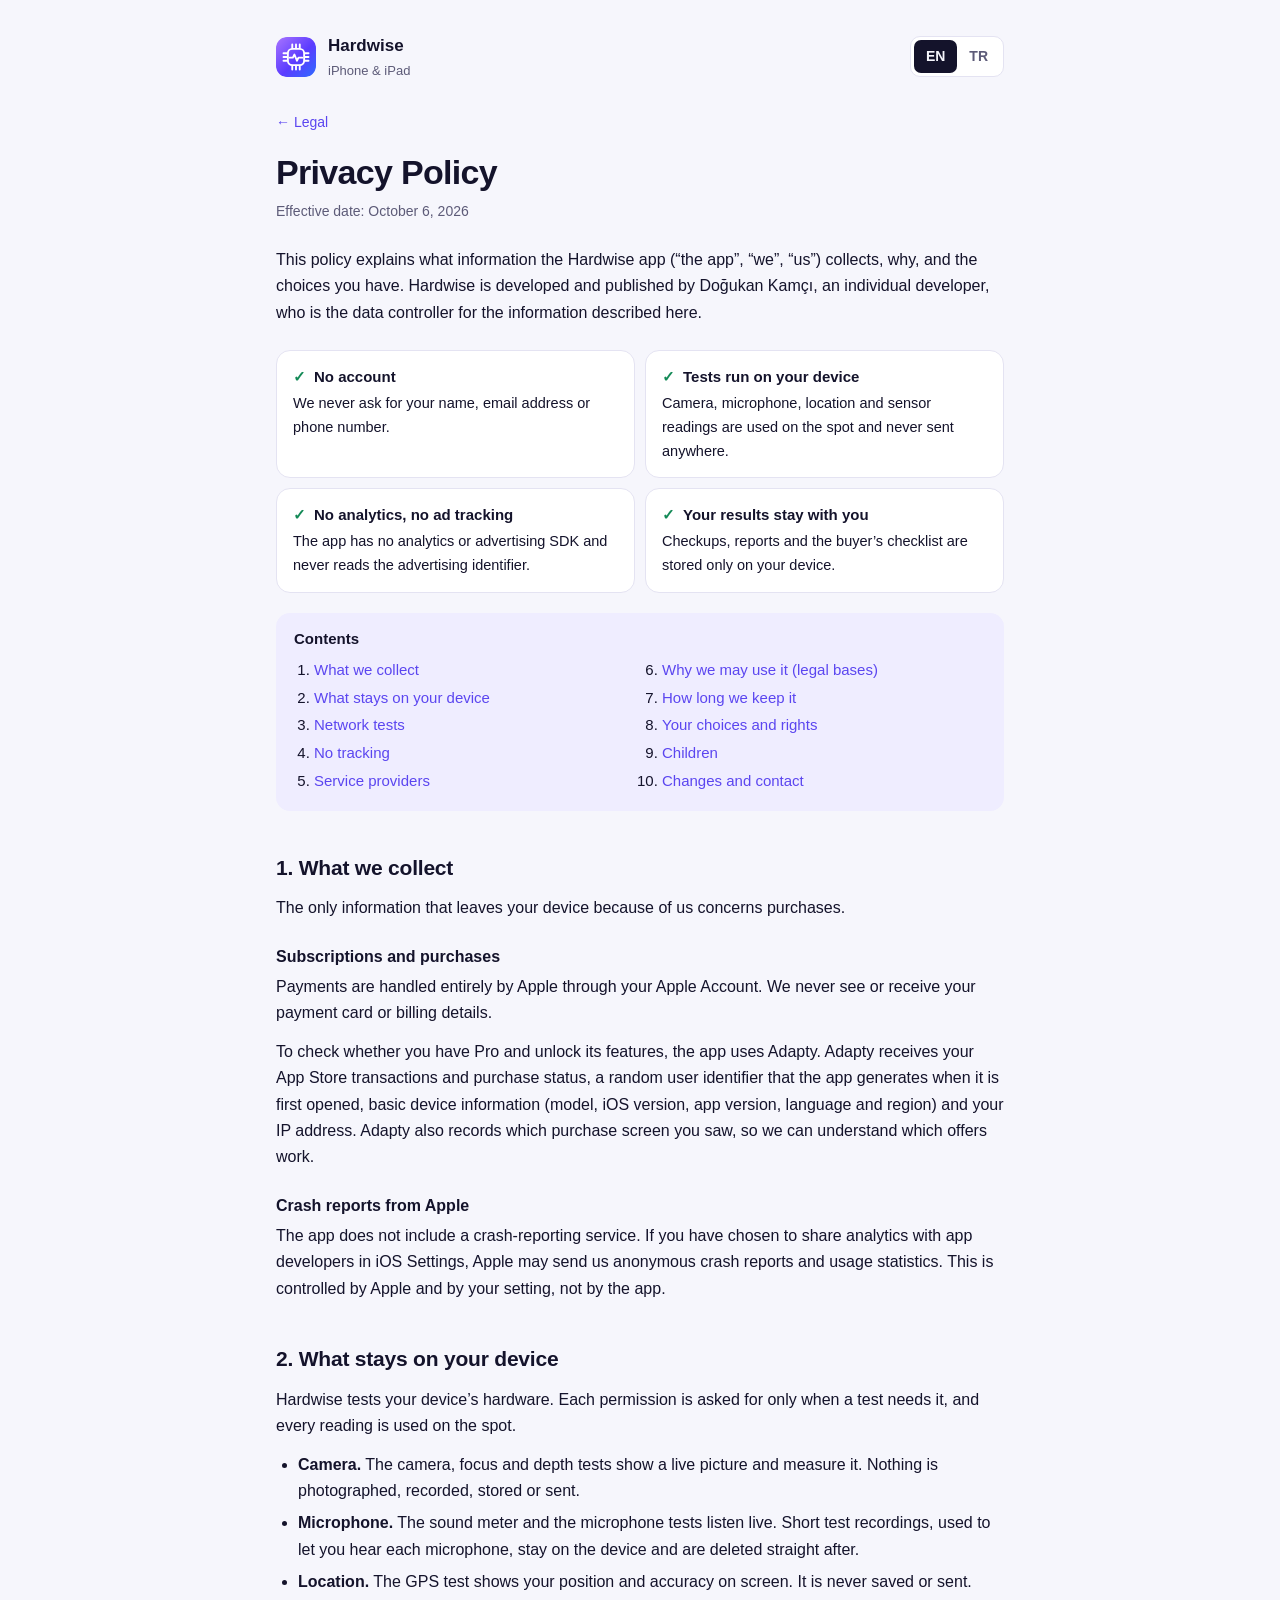
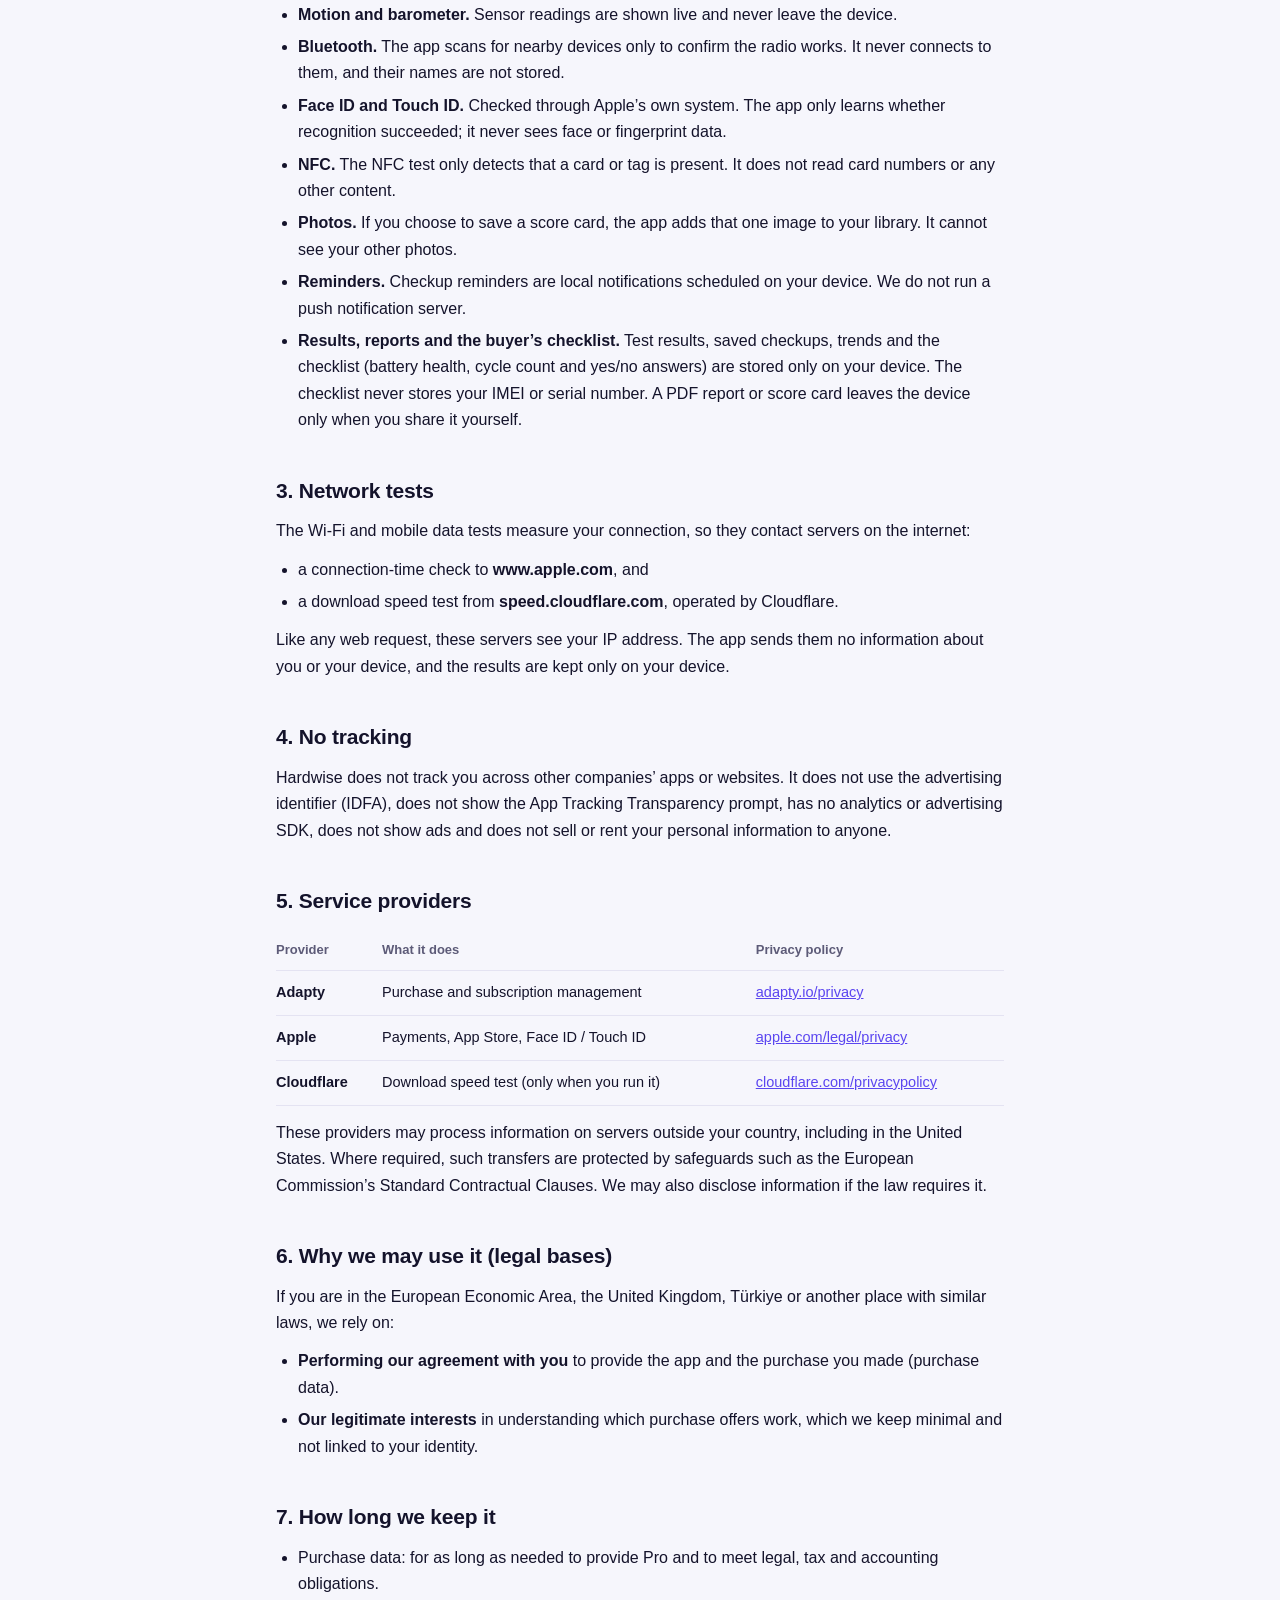
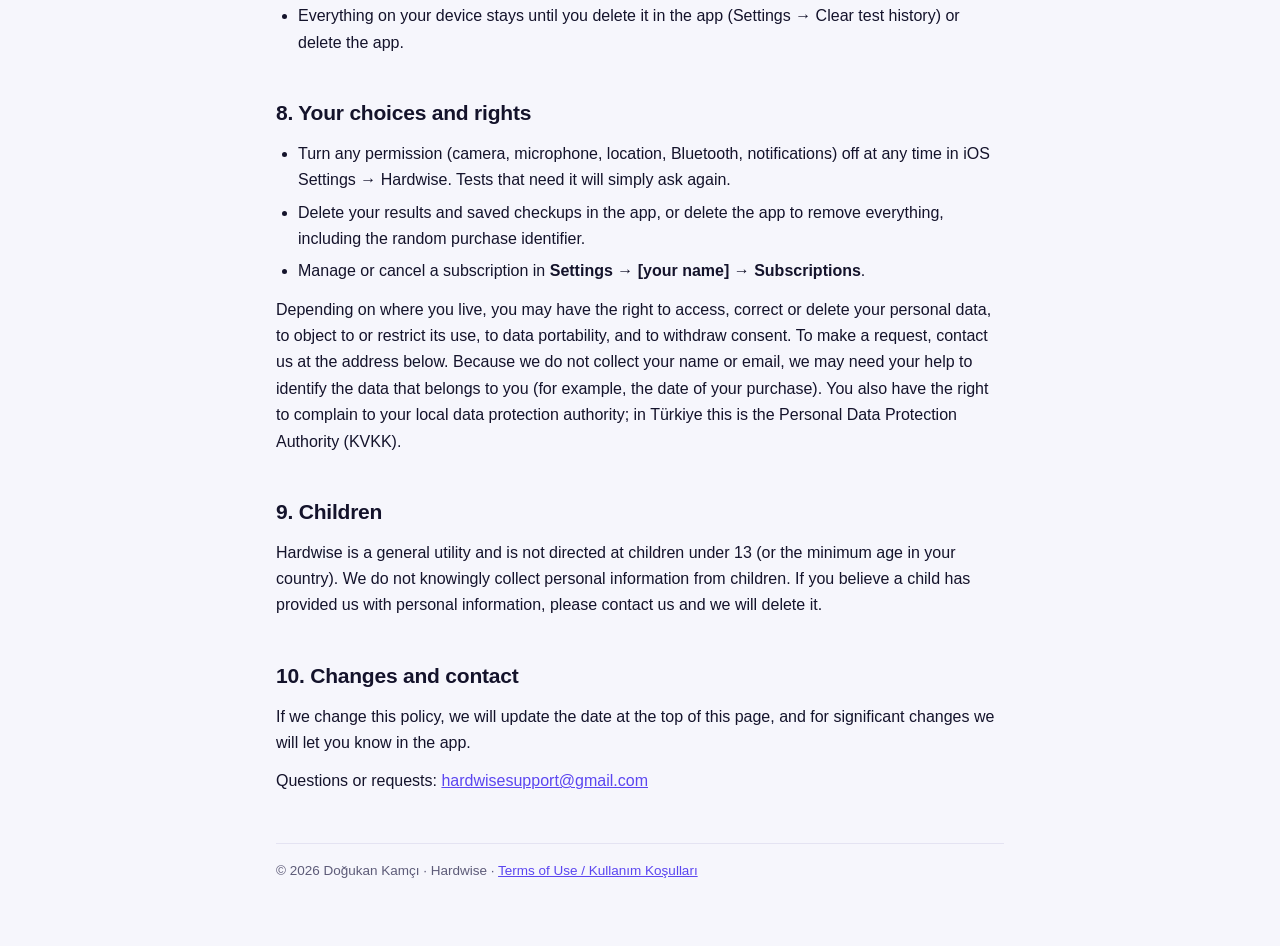
==== privacy/index.html @ 2e03958f "Hardwise privacy policy, terms of use and support pages Co-Authored-By: Claude Opus 5.5 <noreply@ant" ====
<!doctype html>
<html lang="en">
<head>
  <meta charset="utf-8">
  <meta name="viewport" content="width=device-width, initial-scale=1">
  <title>Hardwise Privacy Policy</title>
  <meta name="description" content="How the Hardwise iOS app handles your data.">
  <link rel="stylesheet" href="../styles.css">
  <script>
    // English unless the reader's browser prefers Turkish or the URL says ?lang=tr / #tr.
    (function () {
      var q = (location.search.match(/lang=(\w+)/) || [])[1] || location.hash.slice(1);
      var pick = q === 'tr' || q === 'en' ? q : ((navigator.language || '').toLowerCase().indexOf('tr') === 0 ? 'tr' : 'en');
      document.documentElement.lang = pick;
    })();
  </script>
</head>
<body>
<div class="wrap">
  <header>
    <div class="brand">
      <svg width="40" height="40" viewBox="0 0 64 64" aria-hidden="true">
        <defs><linearGradient id="g" x1="0" y1="0" x2="1" y2="1"><stop offset="0" stop-color="#a874ff"/><stop offset=".55" stop-color="#5b3cff"/><stop offset="1" stop-color="#2f6bff"/></linearGradient></defs>
        <rect width="64" height="64" rx="15" fill="url(#g)"/>
        <g stroke="#fff" stroke-width="3" stroke-linecap="round" fill="none">
          <rect x="19" y="19" width="26" height="26" rx="7"/>
          <path d="M26 12v6M32 12v6M38 12v6M26 46v6M32 46v6M38 46v6M12 26h6M12 32h6M12 38h6M46 26h6M46 32h6M46 38h6"/>
          <path d="M22 33h5l2.5-5 4 10 2.5-5h6" stroke-linejoin="round"/>
        </g>
      </svg>
      <div>
        <div class="brand-name">Hardwise</div>
        <div class="brand-sub">iPhone &amp; iPad</div>
      </div>
    </div>
    <div class="lang" role="group" aria-label="Language">
      <button type="button" data-set="en">EN</button>
      <button type="button" data-set="tr">TR</button>
    </div>
  </header>

  <article data-lang="en">
    <a class="back" href="../">← Legal</a>
    <h1>Privacy Policy</h1>
    <div class="meta">Effective date: October 6, 2026</div>

    <p>This policy explains what information the Hardwise app (“the app”, “we”, “us”) collects, why, and the choices you have. Hardwise is developed and published by Doğukan Kamçı, an individual developer, who is the data controller for the information described here.</p>

    <div class="glance">
      <div><b>No account</b>We never ask for your name, email address or phone number.</div>
      <div><b>Tests run on your device</b>Camera, microphone, location and sensor readings are used on the spot and never sent anywhere.</div>
      <div><b>No analytics, no ad tracking</b>The app has no analytics or advertising SDK and never reads the advertising identifier.</div>
      <div><b>Your results stay with you</b>Checkups, reports and the buyer’s checklist are stored only on your device.</div>
    </div>

    <nav class="toc">
      <strong>Contents</strong>
      <ol>
        <li><a href="#en-collect">What we collect</a></li>
        <li><a href="#en-device">What stays on your device</a></li>
        <li><a href="#en-network">Network tests</a></li>
        <li><a href="#en-tracking">No tracking</a></li>
        <li><a href="#en-providers">Service providers</a></li>
        <li><a href="#en-legal">Why we may use it (legal bases)</a></li>
        <li><a href="#en-retention">How long we keep it</a></li>
        <li><a href="#en-rights">Your choices and rights</a></li>
        <li><a href="#en-children">Children</a></li>
        <li><a href="#en-changes">Changes and contact</a></li>
      </ol>
    </nav>

    <h2 id="en-collect">1. What we collect</h2>
    <p>The only information that leaves your device because of us concerns purchases.</p>

    <h3>Subscriptions and purchases</h3>
    <p>Payments are handled entirely by Apple through your Apple Account. We never see or receive your payment card or billing details.</p>
    <p>To check whether you have Pro and unlock its features, the app uses Adapty. Adapty receives your App Store transactions and purchase status, a random user identifier that the app generates when it is first opened, basic device information (model, iOS version, app version, language and region) and your IP address. Adapty also records which purchase screen you saw, so we can understand which offers work.</p>

    <h3>Crash reports from Apple</h3>
    <p>The app does not include a crash-reporting service. If you have chosen to share analytics with app developers in iOS Settings, Apple may send us anonymous crash reports and usage statistics. This is controlled by Apple and by your setting, not by the app.</p>

    <h2 id="en-device">2. What stays on your device</h2>
    <p>Hardwise tests your device’s hardware. Each permission is asked for only when a test needs it, and every reading is used on the spot.</p>
    <ul>
      <li><b>Camera.</b> The camera, focus and depth tests show a live picture and measure it. Nothing is photographed, recorded, stored or sent.</li>
      <li><b>Microphone.</b> The sound meter and the microphone tests listen live. Short test recordings, used to let you hear each microphone, stay on the device and are deleted straight after.</li>
      <li><b>Location.</b> The GPS test shows your position and accuracy on screen. It is never saved or sent.</li>
      <li><b>Motion and barometer.</b> Sensor readings are shown live and never leave the device.</li>
      <li><b>Bluetooth.</b> The app scans for nearby devices only to confirm the radio works. It never connects to them, and their names are not stored.</li>
      <li><b>Face ID and Touch ID.</b> Checked through Apple’s own system. The app only learns whether recognition succeeded; it never sees face or fingerprint data.</li>
      <li><b>NFC.</b> The NFC test only detects that a card or tag is present. It does not read card numbers or any other content.</li>
      <li><b>Photos.</b> If you choose to save a score card, the app adds that one image to your library. It cannot see your other photos.</li>
      <li><b>Reminders.</b> Checkup reminders are local notifications scheduled on your device. We do not run a push notification server.</li>
      <li><b>Results, reports and the buyer’s checklist.</b> Test results, saved checkups, trends and the checklist (battery health, cycle count and yes/no answers) are stored only on your device. The checklist never stores your IMEI or serial number. A PDF report or score card leaves the device only when you share it yourself.</li>
    </ul>

    <h2 id="en-network">3. Network tests</h2>
    <p>The Wi-Fi and mobile data tests measure your connection, so they contact servers on the internet:</p>
    <ul>
      <li>a connection-time check to <b>www.apple.com</b>, and</li>
      <li>a download speed test from <b>speed.cloudflare.com</b>, operated by Cloudflare.</li>
    </ul>
    <p>Like any web request, these servers see your IP address. The app sends them no information about you or your device, and the results are kept only on your device.</p>

    <h2 id="en-tracking">4. No tracking</h2>
    <p>Hardwise does not track you across other companies’ apps or websites. It does not use the advertising identifier (IDFA), does not show the App Tracking Transparency prompt, has no analytics or advertising SDK, does not show ads and does not sell or rent your personal information to anyone.</p>

    <h2 id="en-providers">5. Service providers</h2>
    <table>
      <thead><tr><th>Provider</th><th>What it does</th><th>Privacy policy</th></tr></thead>
      <tbody>
        <tr><td>Adapty</td><td>Purchase and subscription management</td><td><a href="https://adapty.io/privacy">adapty.io/privacy</a></td></tr>
        <tr><td>Apple</td><td>Payments, App Store, Face ID / Touch ID</td><td><a href="https://www.apple.com/legal/privacy/">apple.com/legal/privacy</a></td></tr>
        <tr><td>Cloudflare</td><td>Download speed test (only when you run it)</td><td><a href="https://www.cloudflare.com/privacypolicy/">cloudflare.com/privacypolicy</a></td></tr>
      </tbody>
    </table>
    <p>These providers may process information on servers outside your country, including in the United States. Where required, such transfers are protected by safeguards such as the European Commission’s Standard Contractual Clauses. We may also disclose information if the law requires it.</p>

    <h2 id="en-legal">6. Why we may use it (legal bases)</h2>
    <p>If you are in the European Economic Area, the United Kingdom, Türkiye or another place with similar laws, we rely on:</p>
    <ul>
      <li><b>Performing our agreement with you</b> to provide the app and the purchase you made (purchase data).</li>
      <li><b>Our legitimate interests</b> in understanding which purchase offers work, which we keep minimal and not linked to your identity.</li>
    </ul>

    <h2 id="en-retention">7. How long we keep it</h2>
    <ul>
      <li>Purchase data: for as long as needed to provide Pro and to meet legal, tax and accounting obligations.</li>
      <li>Everything on your device stays until you delete it in the app (Settings → Clear test history) or delete the app.</li>
    </ul>

    <h2 id="en-rights">8. Your choices and rights</h2>
    <ul>
      <li>Turn any permission (camera, microphone, location, Bluetooth, notifications) off at any time in iOS Settings → Hardwise. Tests that need it will simply ask again.</li>
      <li>Delete your results and saved checkups in the app, or delete the app to remove everything, including the random purchase identifier.</li>
      <li>Manage or cancel a subscription in <b>Settings → [your name] → Subscriptions</b>.</li>
    </ul>
    <p>Depending on where you live, you may have the right to access, correct or delete your personal data, to object to or restrict its use, to data portability, and to withdraw consent. To make a request, contact us at the address below. Because we do not collect your name or email, we may need your help to identify the data that belongs to you (for example, the date of your purchase). You also have the right to complain to your local data protection authority; in Türkiye this is the Personal Data Protection Authority (KVKK).</p>

    <h2 id="en-children">9. Children</h2>
    <p>Hardwise is a general utility and is not directed at children under 13 (or the minimum age in your country). We do not knowingly collect personal information from children. If you believe a child has provided us with personal information, please contact us and we will delete it.</p>

    <h2 id="en-changes">10. Changes and contact</h2>
    <p>If we change this policy, we will update the date at the top of this page, and for significant changes we will let you know in the app.</p>
    <p>Questions or requests: <a href="mailto:hardwisesupport@gmail.com">hardwisesupport@gmail.com</a></p>
  </article>

  <article data-lang="tr">
    <a class="back" href="../">← Yasal</a>
    <h1>Gizlilik Politikası</h1>
    <div class="meta">Yürürlük tarihi: 6 Ekim 2026</div>

    <p>Bu politika, Hardwise uygulamasının (“uygulama”, “biz”) hangi bilgileri, neden topladığını ve sahip olduğunuz seçenekleri açıklar. Hardwise, bireysel geliştirici Doğukan Kamçı tarafından geliştirilip yayınlanmaktadır; burada anlatılan veriler bakımından veri sorumlusu Doğukan Kamçı’dır.</p>

    <div class="glance">
      <div><b>Hesap yok</b>Adınızı, e-posta adresinizi veya telefon numaranızı asla istemeyiz.</div>
      <div><b>Testler cihazınızda çalışır</b>Kamera, mikrofon, konum ve sensör verileri anında kullanılır, hiçbir yere gönderilmez.</div>
      <div><b>Analitik ve reklam takibi yok</b>Uygulamada analitik veya reklam SDK’sı yoktur; reklam kimliği asla okunmaz.</div>
      <div><b>Sonuçlarınız sizde kalır</b>Taramalar, raporlar ve alıcı kontrol listesi yalnızca cihazınızda saklanır.</div>
    </div>

    <nav class="toc">
      <strong>İçindekiler</strong>
      <ol>
        <li><a href="#tr-collect">Topladığımız bilgiler</a></li>
        <li><a href="#tr-device">Cihazınızda kalanlar</a></li>
        <li><a href="#tr-network">Ağ testleri</a></li>
        <li><a href="#tr-tracking">Takip yok</a></li>
        <li><a href="#tr-providers">Hizmet sağlayıcılar</a></li>
        <li><a href="#tr-legal">Hukuki sebepler</a></li>
        <li><a href="#tr-retention">Saklama süreleri</a></li>
        <li><a href="#tr-rights">Seçenekleriniz ve haklarınız</a></li>
        <li><a href="#tr-children">Çocuklar</a></li>
        <li><a href="#tr-changes">Değişiklikler ve iletişim</a></li>
      </ol>
    </nav>

    <h2 id="tr-collect">1. Topladığımız bilgiler</h2>
    <p>Bizim nedenimizle cihazınızdan çıkan tek bilgi satın almalarla ilgilidir.</p>

    <h3>Abonelikler ve satın almalar</h3>
    <p>Ödemeler tamamen Apple tarafından, Apple Hesabınız üzerinden yürütülür. Kart veya fatura bilgilerinizi asla görmeyiz ve almayız.</p>
    <p>Pro’ya sahip olup olmadığınızı kontrol etmek ve özelliklerini açmak için uygulama Adapty’yi kullanır. Adapty; App Store işlemlerinizi ve satın alma durumunuzu, uygulamanın ilk açılışta ürettiği rastgele bir kullanıcı kimliğini, temel cihaz bilgilerini (model, iOS sürümü, uygulama sürümü, dil ve bölge) ve IP adresinizi alır. Adapty ayrıca hangi teklifin işe yaradığını anlayabilmemiz için hangi satın alma ekranını gördüğünüzü kaydeder.</p>

    <h3>Apple’dan gelen çökme raporları</h3>
    <p>Uygulamada bir çökme raporlama hizmeti yoktur. iOS Ayarları’nda analiz verilerini uygulama geliştiricileriyle paylaşmayı seçtiyseniz, Apple bize anonim çökme raporları ve kullanım istatistikleri gönderebilir. Bu, uygulama tarafından değil Apple ve sizin ayarınız tarafından yönetilir.</p>

    <h2 id="tr-device">2. Cihazınızda kalanlar</h2>
    <p>Hardwise cihazınızın donanımını test eder. Her izin yalnızca bir test ihtiyaç duyduğunda istenir ve her ölçüm anında kullanılır.</p>
    <ul>
      <li><b>Kamera.</b> Kamera, odak ve derinlik testleri canlı görüntü gösterip onu ölçer. Hiçbir şey fotoğraflanmaz, kaydedilmez, saklanmaz veya gönderilmez.</li>
      <li><b>Mikrofon.</b> Ses ölçer ve mikrofon testleri anlık dinler. Her mikrofonu dinleyebilmeniz için alınan kısa test kayıtları cihazda kalır ve hemen ardından silinir.</li>
      <li><b>Konum.</b> GPS testi konumunuzu ve doğruluğunu ekranda gösterir. Asla kaydedilmez veya gönderilmez.</li>
      <li><b>Hareket ve barometre.</b> Sensör değerleri anlık gösterilir ve cihazdan çıkmaz.</li>
      <li><b>Bluetooth.</b> Uygulama yakındaki cihazları yalnızca radyonun çalıştığını doğrulamak için tarar. Onlara asla bağlanmaz ve adlarını saklamaz.</li>
      <li><b>Face ID ve Touch ID.</b> Apple’ın kendi sistemi üzerinden kontrol edilir. Uygulama yalnızca tanımanın başarılı olup olmadığını öğrenir; yüz veya parmak izi verisini asla görmez.</li>
      <li><b>NFC.</b> NFC testi yalnızca bir kartın veya etiketin varlığını algılar. Kart numarasını veya başka bir içeriği okumaz.</li>
      <li><b>Fotoğraflar.</b> Bir puan kartını kaydetmeyi seçerseniz uygulama yalnızca o görüntüyü arşivinize ekler. Diğer fotoğraflarınızı göremez.</li>
      <li><b>Hatırlatıcılar.</b> Tarama hatırlatıcıları cihazınızda planlanan yerel bildirimlerdir. Bir anlık bildirim sunucusu işletmiyoruz.</li>
      <li><b>Sonuçlar, raporlar ve alıcı kontrol listesi.</b> Test sonuçları, kaydedilen taramalar, eğilimler ve kontrol listesi (pil sağlığı, döngü sayısı ve evet/hayır yanıtları) yalnızca cihazınızda saklanır. Kontrol listesi IMEI veya seri numaranızı asla saklamaz. PDF rapor veya puan kartı yalnızca siz paylaştığınızda cihazdan çıkar.</li>
    </ul>

    <h2 id="tr-network">3. Ağ testleri</h2>
    <p>Wi-Fi ve hücresel veri testleri bağlantınızı ölçtüğü için internetteki sunuculara bağlanır:</p>
    <ul>
      <li><b>www.apple.com</b> adresine bir bağlantı süresi ölçümü ve</li>
      <li>Cloudflare tarafından işletilen <b>speed.cloudflare.com</b> üzerinden bir indirme hızı testi.</li>
    </ul>
    <p>Her web isteğinde olduğu gibi bu sunucular IP adresinizi görür. Uygulama onlara sizinle veya cihazınızla ilgili hiçbir bilgi göndermez; sonuçlar yalnızca cihazınızda tutulur.</p>

    <h2 id="tr-tracking">4. Takip yok</h2>
    <p>Hardwise sizi diğer şirketlerin uygulamaları veya web siteleri arasında takip etmez. Reklam kimliğini (IDFA) kullanmaz, Uygulama Takip Şeffaflığı izin penceresini göstermez, analitik veya reklam SDK’sı içermez, reklam göstermez ve kişisel bilgilerinizi kimseye satmaz veya kiralamaz.</p>

    <h2 id="tr-providers">5. Hizmet sağlayıcılar</h2>
    <table>
      <thead><tr><th>Sağlayıcı</th><th>Ne yapar</th><th>Gizlilik politikası</th></tr></thead>
      <tbody>
        <tr><td>Adapty</td><td>Satın alma ve abonelik yönetimi</td><td><a href="https://adapty.io/privacy">adapty.io/privacy</a></td></tr>
        <tr><td>Apple</td><td>Ödemeler, App Store, Face ID / Touch ID</td><td><a href="https://www.apple.com/legal/privacy/">apple.com/legal/privacy</a></td></tr>
        <tr><td>Cloudflare</td><td>İndirme hızı testi (yalnızca siz çalıştırdığınızda)</td><td><a href="https://www.cloudflare.com/privacypolicy/">cloudflare.com/privacypolicy</a></td></tr>
      </tbody>
    </table>
    <p>Bu sağlayıcılar bilgileri, Amerika Birleşik Devletleri dahil olmak üzere ülkeniz dışındaki sunucularda işleyebilir. Gerektiğinde bu aktarımlar Avrupa Komisyonu’nun Standart Sözleşme Hükümleri gibi güvencelerle korunur. Kanunun gerektirmesi hâlinde bilgileri ayrıca açıklayabiliriz.</p>

    <h2 id="tr-legal">6. Hukuki sebepler</h2>
    <p>Avrupa Ekonomik Alanı, Birleşik Krallık, Türkiye veya benzer kanunların geçerli olduğu bir yerdeyseniz şu hukuki sebeplere dayanırız:</p>
    <ul>
      <li><b>Sizinle yaptığımız sözleşmenin ifası:</b> uygulamayı ve satın aldığınız ürünü sağlamak (satın alma verileri).</li>
      <li><b>Meşru menfaatimiz:</b> hangi satın alma tekliflerinin işe yaradığını anlamak; bunu asgari düzeyde ve kimliğinizle ilişkilendirmeden yaparız.</li>
    </ul>

    <h2 id="tr-retention">7. Saklama süreleri</h2>
    <ul>
      <li>Satın alma verileri: Pro’yu sağlamak ve yasal, vergi ve muhasebe yükümlülüklerini yerine getirmek için gerektiği süre boyunca.</li>
      <li>Cihazınızdaki her şey, siz uygulamada silene (Ayarlar → Test geçmişini temizle) veya uygulamayı silene kadar kalır.</li>
    </ul>

    <h2 id="tr-rights">8. Seçenekleriniz ve haklarınız</h2>
    <ul>
      <li>Herhangi bir izni (kamera, mikrofon, konum, Bluetooth, bildirimler) istediğiniz zaman iOS Ayarlar → Hardwise bölümünden kapatabilirsiniz. Ona ihtiyaç duyan testler yeniden izin ister.</li>
      <li>Sonuçlarınızı ve kayıtlı taramalarınızı uygulamadan silebilir ya da rastgele satın alma kimliği dahil her şeyi kaldırmak için uygulamayı silebilirsiniz.</li>
      <li>Aboneliğinizi <b>Ayarlar → [adınız] → Abonelikler</b> bölümünden yönetebilir veya iptal edebilirsiniz.</li>
    </ul>
    <p>Yaşadığınız yere bağlı olarak kişisel verilerinize erişme, onları düzelttirme veya sildirme, işlenmesine itiraz etme veya kısıtlama, veri taşınabilirliği ve rızanızı geri çekme haklarınız olabilir. Talepte bulunmak için aşağıdaki adresten bize ulaşın. Adınızı veya e-postanızı toplamadığımız için size ait verileri belirlemede yardımınıza ihtiyaç duyabiliriz (örneğin satın alma tarihiniz). Ayrıca yerel veri koruma otoritenize şikâyette bulunma hakkınız vardır; Türkiye’de bu, Kişisel Verileri Koruma Kurumu’dur (KVKK).</p>

    <h2 id="tr-children">9. Çocuklar</h2>
    <p>Hardwise genel amaçlı bir araçtır ve 13 yaşından (veya ülkenizdeki asgari yaştan) küçük çocuklara yönelik değildir. Çocuklardan bilerek kişisel bilgi toplamayız. Bir çocuğun bize kişisel bilgi verdiğini düşünüyorsanız lütfen bize ulaşın, silelim.</p>

    <h2 id="tr-changes">10. Değişiklikler ve iletişim</h2>
    <p>Bu politikayı değiştirirsek sayfanın üstündeki tarihi güncelleriz; önemli değişiklikleri uygulama içinde de bildiririz.</p>
    <p>Sorular veya talepler: <a href="mailto:hardwisesupport@gmail.com">hardwisesupport@gmail.com</a></p>
  </article>

  <footer>© 2026 Doğukan Kamçı · Hardwise · <a href="../terms/">Terms of Use / Kullanım Koşulları</a></footer>
</div>

<script>
  (function () {
    var buttons = document.querySelectorAll('.lang button');
    function show(lang) {
      document.documentElement.lang = lang;
      document.title = lang === 'tr' ? 'Hardwise Gizlilik Politikası' : 'Hardwise Privacy Policy';
      buttons.forEach(function (b) { b.setAttribute('aria-pressed', b.dataset.set === lang ? 'true' : 'false'); });
    }
    buttons.forEach(function (b) {
      b.addEventListener('click', function () {
        show(b.dataset.set);
        try { history.replaceState(null, '', '#' + b.dataset.set); } catch (_) {}
      });
    });
    show(document.documentElement.lang);
  })();
</script>
</body>
</html>
---- styles.css ----
:root {
      --bg: #f6f6fc;
      --surface: #ffffff;
      --text: #14132b;
      --muted: #5d5b78;
      --border: #e4e3f2;
      --accent: #5b46f0;
      --accent-soft: #efedff;
      --good: #148a57;
      color-scheme: light;
    }
    @media (prefers-color-scheme: dark) {
      :root:not([data-theme="light"]) {
        --bg: #0d0c1a;
        --surface: #17152b;
        --text: #ecebf7;
        --muted: #a19fbd;
        --border: #2a2747;
        --accent: #9b8cff;
        --accent-soft: #1f1b40;
        --good: #3fd796;
        color-scheme: dark;
      }
    }
    :root[data-theme="dark"] {
      --bg: #0d0c1a;
      --surface: #17152b;
      --text: #ecebf7;
      --muted: #a19fbd;
      --border: #2a2747;
      --accent: #9b8cff;
      --accent-soft: #1f1b40;
      --good: #3fd796;
      color-scheme: dark;
    }
    * { box-sizing: border-box; }
    html { -webkit-text-size-adjust: 100%; }
    body {
      margin: 0;
      background: var(--bg);
      color: var(--text);
      font: 16px/1.65 -apple-system, BlinkMacSystemFont, "SF Pro Text", "Segoe UI", Roboto, sans-serif;
      -webkit-font-smoothing: antialiased;
    }
    .wrap { max-width: 760px; margin: 0 auto; padding: 32px 16px 64px; }
    header { display: flex; align-items: center; justify-content: space-between; gap: 16px; margin-bottom: 28px; }
    .brand { display: flex; align-items: center; gap: 12px; }
    .brand svg { flex: none; border-radius: 11px; }
    .brand-name { font-weight: 700; font-size: 17px; }
    .brand-sub { color: var(--muted); font-size: 13px; }
    .lang { display: flex; background: var(--surface); border: 1px solid var(--border); border-radius: 10px; padding: 3px; }
    .lang button {
      border: 0; background: transparent; color: var(--muted); font: inherit; font-size: 14px; font-weight: 600;
      padding: 5px 12px; border-radius: 7px; cursor: pointer;
    }
    .lang button[aria-pressed="true"] { background: var(--text); color: var(--bg); }
    h1 { font-size: 34px; line-height: 1.15; letter-spacing: -0.02em; margin: 0 0 8px; }
    h2 { font-size: 21px; letter-spacing: -0.01em; margin: 40px 0 10px; scroll-margin-top: 16px; }
    h3 { font-size: 16px; margin: 22px 0 4px; }
    p, ul { margin: 0 0 12px; }
    ul { padding-left: 22px; }
    li { margin-bottom: 6px; }
    a { color: var(--accent); }
    .meta { color: var(--muted); font-size: 14px; margin-bottom: 24px; }
    .glance {
      display: grid; grid-template-columns: repeat(2, minmax(0, 1fr)); gap: 10px; margin: 24px 0 8px;
    }
    .glance div {
      background: var(--surface); border: 1px solid var(--border); border-radius: 14px; padding: 14px 16px; font-size: 14.5px;
    }
    .glance b { display: block; font-size: 15px; margin-bottom: 2px; }
    .glance b::before { content: "✓"; color: var(--good); margin-right: 8px; }
    .card {
      background: var(--surface); border: 1px solid var(--border); border-radius: 14px; padding: 4px 18px 8px; margin: 12px 0;
    }
    .toc { background: var(--accent-soft); border-radius: 14px; padding: 14px 18px; margin: 20px 0; font-size: 15px; }
    .toc ol { margin: 6px 0 0; padding-left: 20px; columns: 2; column-gap: 24px; }
    .toc li { margin-bottom: 3px; break-inside: avoid; }
    .toc a { text-decoration: none; }
    table { width: 100%; border-collapse: collapse; font-size: 14.5px; margin: 8px 0 14px; }
    th, td { text-align: left; vertical-align: top; padding: 10px 10px 10px 0; border-bottom: 1px solid var(--border); }
    th { color: var(--muted); font-weight: 600; font-size: 13px; }
    td:first-child { font-weight: 600; white-space: nowrap; }
    footer { margin-top: 48px; color: var(--muted); font-size: 13.5px; border-top: 1px solid var(--border); padding-top: 16px; }
    [data-lang] { display: none; }
    html[lang="en"] [data-lang="en"], html[lang="tr"] [data-lang="tr"] { display: block; }
    @media (max-width: 560px) {
      h1 { font-size: 28px; }
      .glance { grid-template-columns: 1fr; }
      .toc ol { columns: 1; }
      table, thead, tbody, tr, th, td { display: block; }
      thead { display: none; }
      td { border: 0; padding: 2px 0; }
      td:first-child { padding-top: 12px; white-space: normal; }
      tr { border-bottom: 1px solid var(--border); padding-bottom: 10px; }
    }

/* Landing page cards */
.pick { display: grid; gap: 12px; margin-top: 24px; }
.pick a {
  display: block; background: var(--surface); border: 1px solid var(--border); border-radius: 14px;
  padding: 18px 20px; text-decoration: none; color: inherit;
}
.pick a:hover { border-color: var(--accent); }
.pick b { display: block; font-size: 17px; margin-bottom: 2px; }
.pick span { color: var(--muted); font-size: 14.5px; }
.back { display: inline-block; margin-bottom: 18px; font-size: 14px; text-decoration: none; }

/* Support page */
.contact {
  display: block; background: var(--accent-soft); border: 1px solid var(--border); border-radius: 14px;
  padding: 20px; margin: 8px 0 12px;
}
.contact > b { display: block; font-size: 15px; color: var(--muted); margin-bottom: 4px; }
.contact-mail { display: inline-block; font-size: 22px; font-weight: 700; word-break: break-all; margin-bottom: 14px; }
.contact-button {
  display: block; width: fit-content; background: var(--accent); color: #fff; font-weight: 600;
  padding: 10px 18px; border-radius: 10px; text-decoration: none; margin-bottom: 14px;
}
.contact span { display: block; color: var(--muted); font-size: 14px; }
@media (prefers-color-scheme: dark) {
  :root:not([data-theme="light"]) .contact-button { color: #0d0c1a; }
}
:root[data-theme="dark"] .contact-button { color: #0d0c1a; }
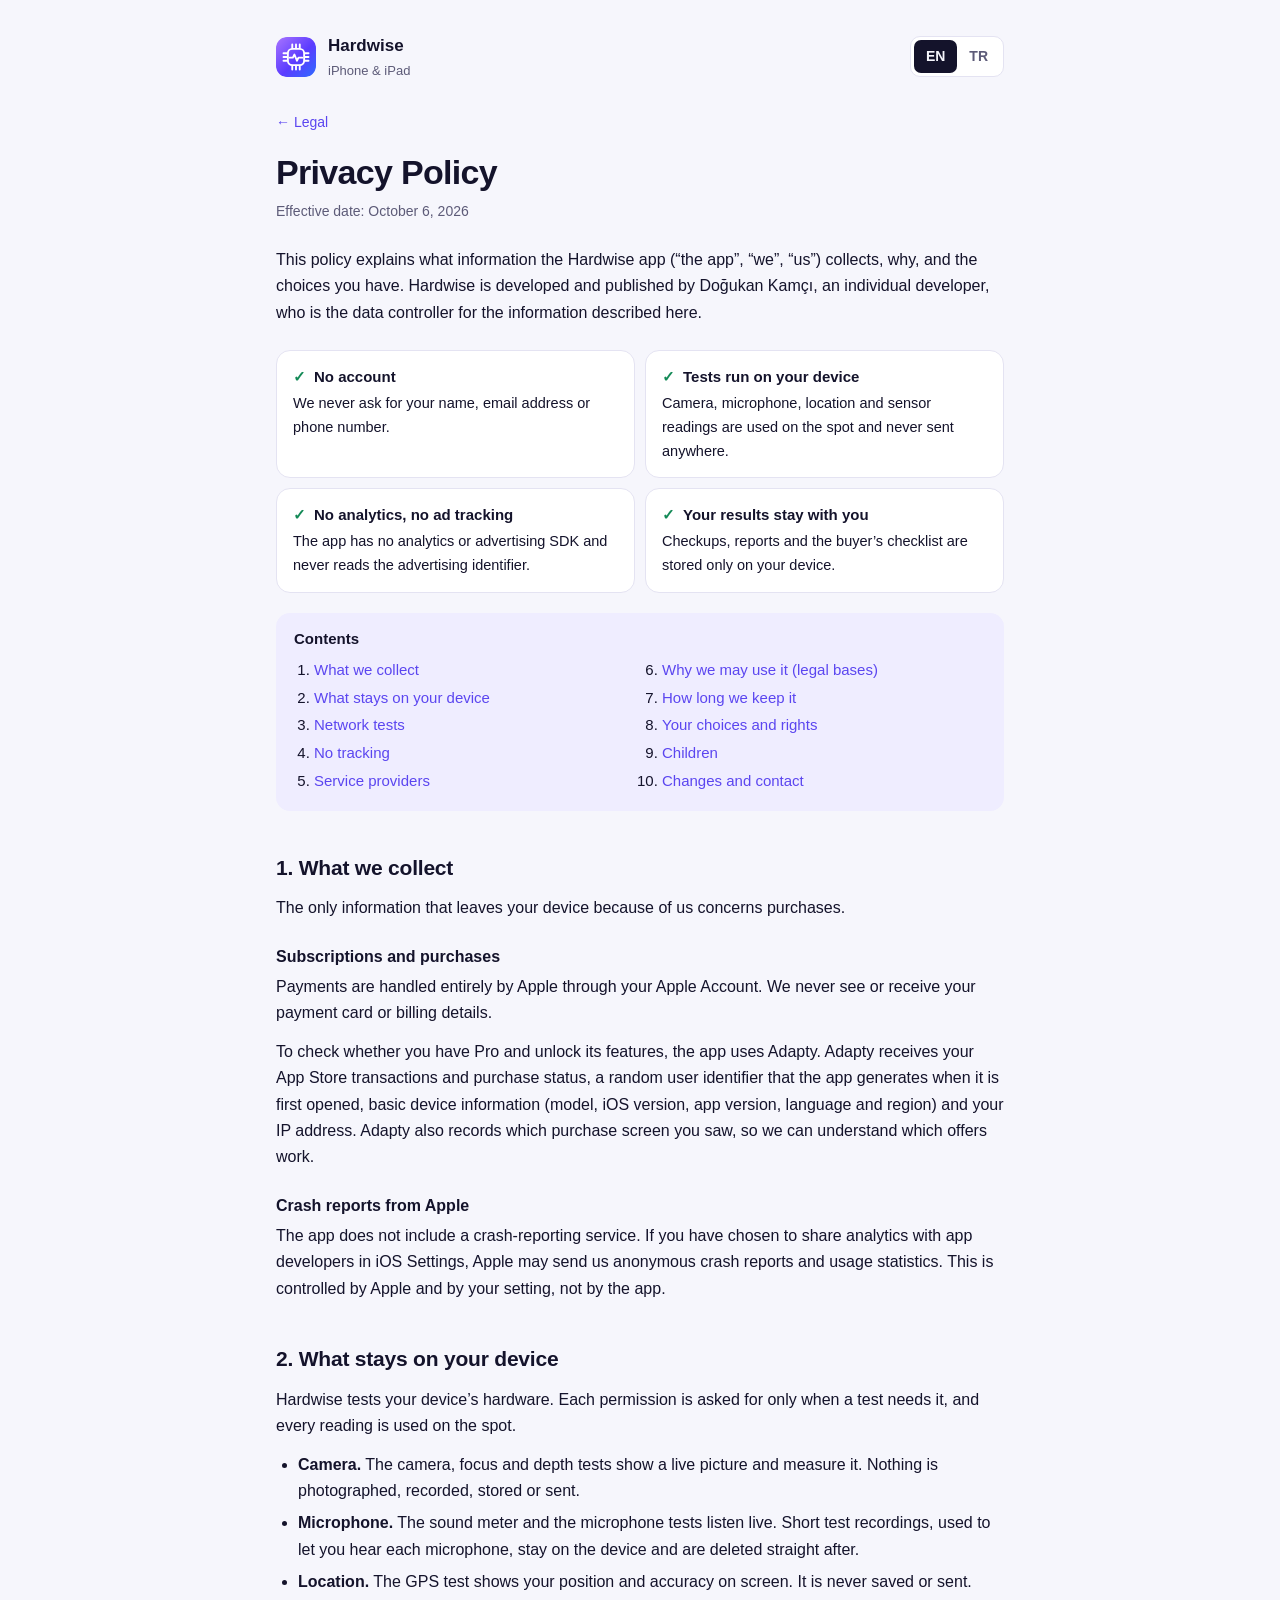
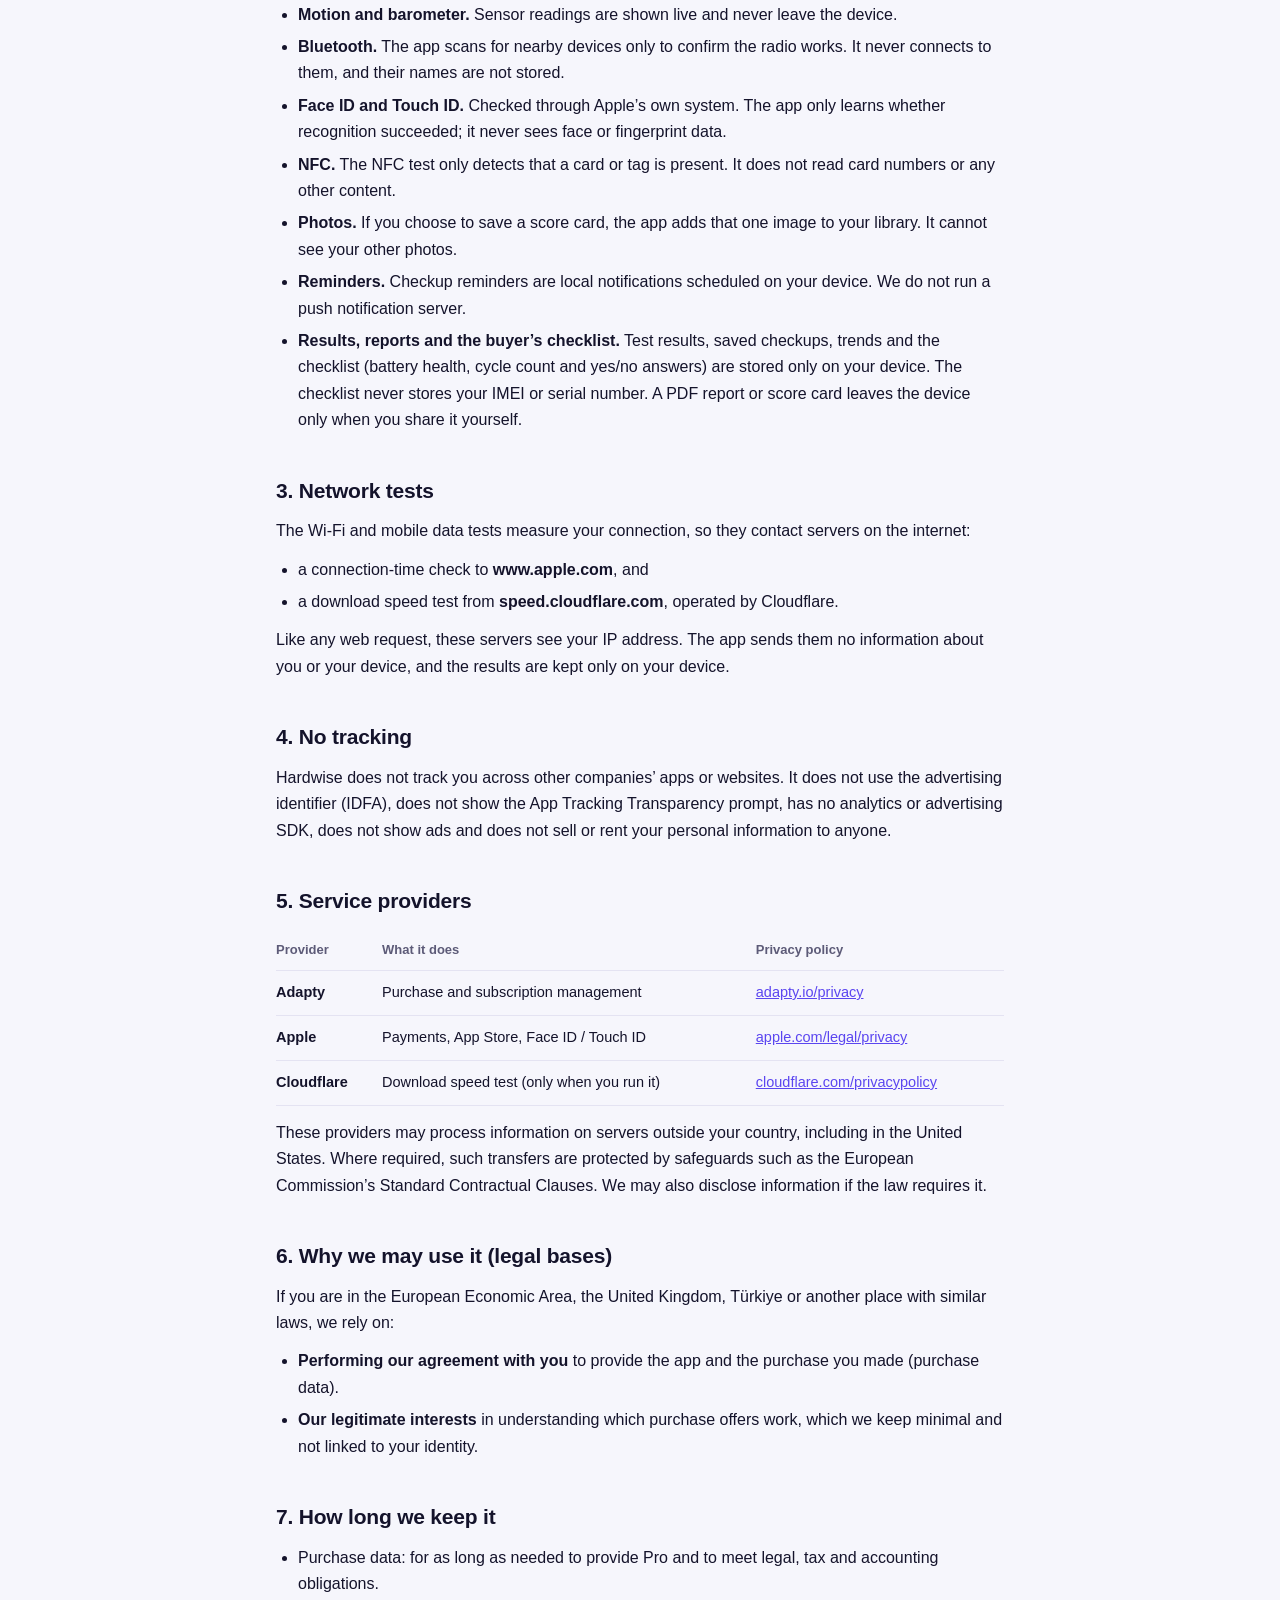
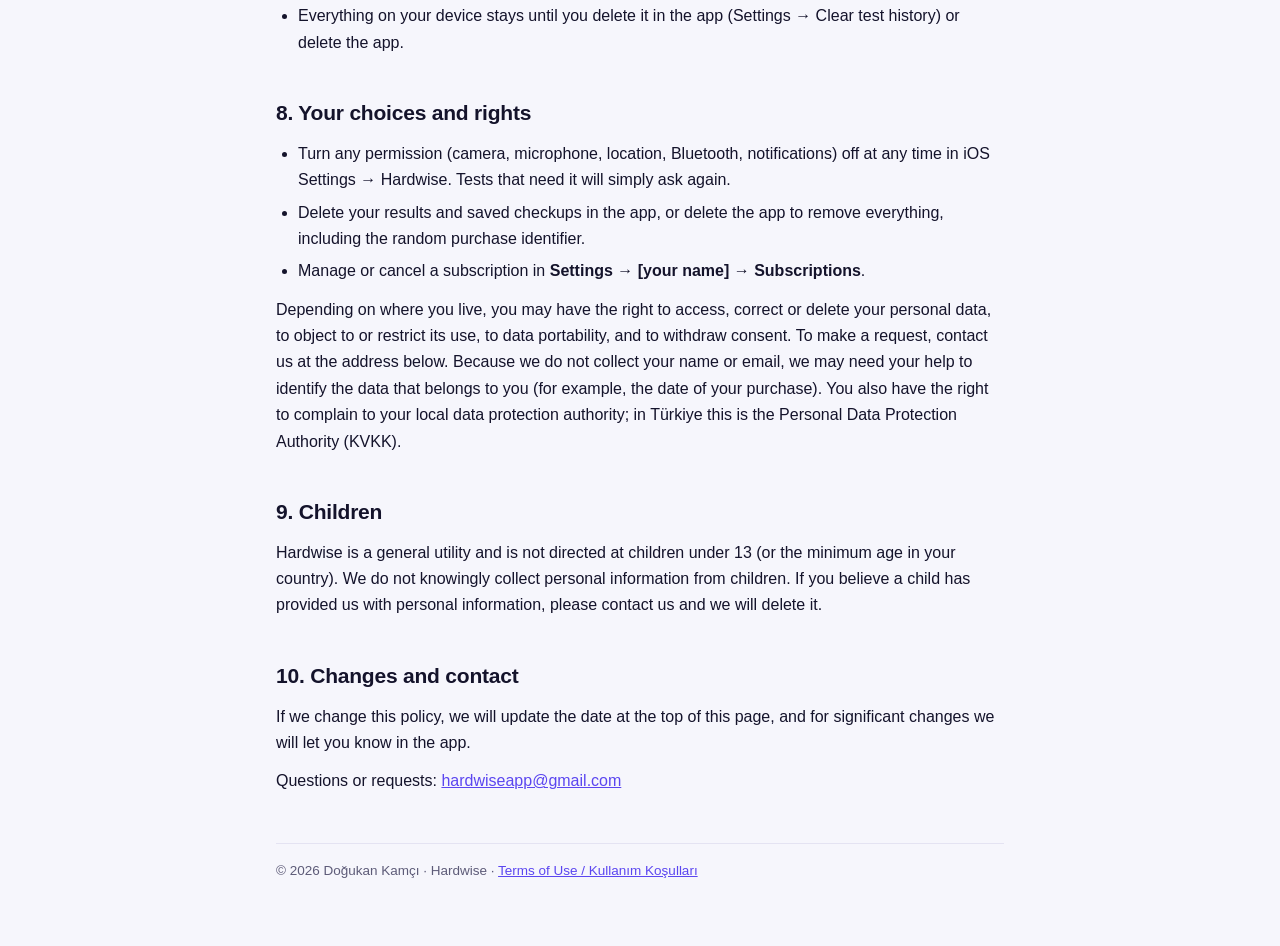
==== commit 19aedee0: "Use hardwiseapp@gmail.com as the support address Co-Authored-By: Claude Opus 5.5 <noreply@anthropic." ====
--- a/privacy/index.html
+++ b/privacy/index.html
@@ -142,7 +142,7 @@
 
     <h2 id="en-changes">10. Changes and contact</h2>
     <p>If we change this policy, we will update the date at the top of this page, and for significant changes we will let you know in the app.</p>
-    <p>Questions or requests: <a href="mailto:hardwisesupport@gmail.com">hardwisesupport@gmail.com</a></p>
+    <p>Questions or requests: <a href="mailto:hardwiseapp@gmail.com">hardwiseapp@gmail.com</a></p>
   </article>
 
   <article data-lang="tr">
@@ -248,7 +248,7 @@
 
     <h2 id="tr-changes">10. Değişiklikler ve iletişim</h2>
     <p>Bu politikayı değiştirirsek sayfanın üstündeki tarihi güncelleriz; önemli değişiklikleri uygulama içinde de bildiririz.</p>
-    <p>Sorular veya talepler: <a href="mailto:hardwisesupport@gmail.com">hardwisesupport@gmail.com</a></p>
+    <p>Sorular veya talepler: <a href="mailto:hardwiseapp@gmail.com">hardwiseapp@gmail.com</a></p>
   </article>
 
   <footer>© 2026 Doğukan Kamçı · Hardwise · <a href="../terms/">Terms of Use / Kullanım Koşulları</a></footer>
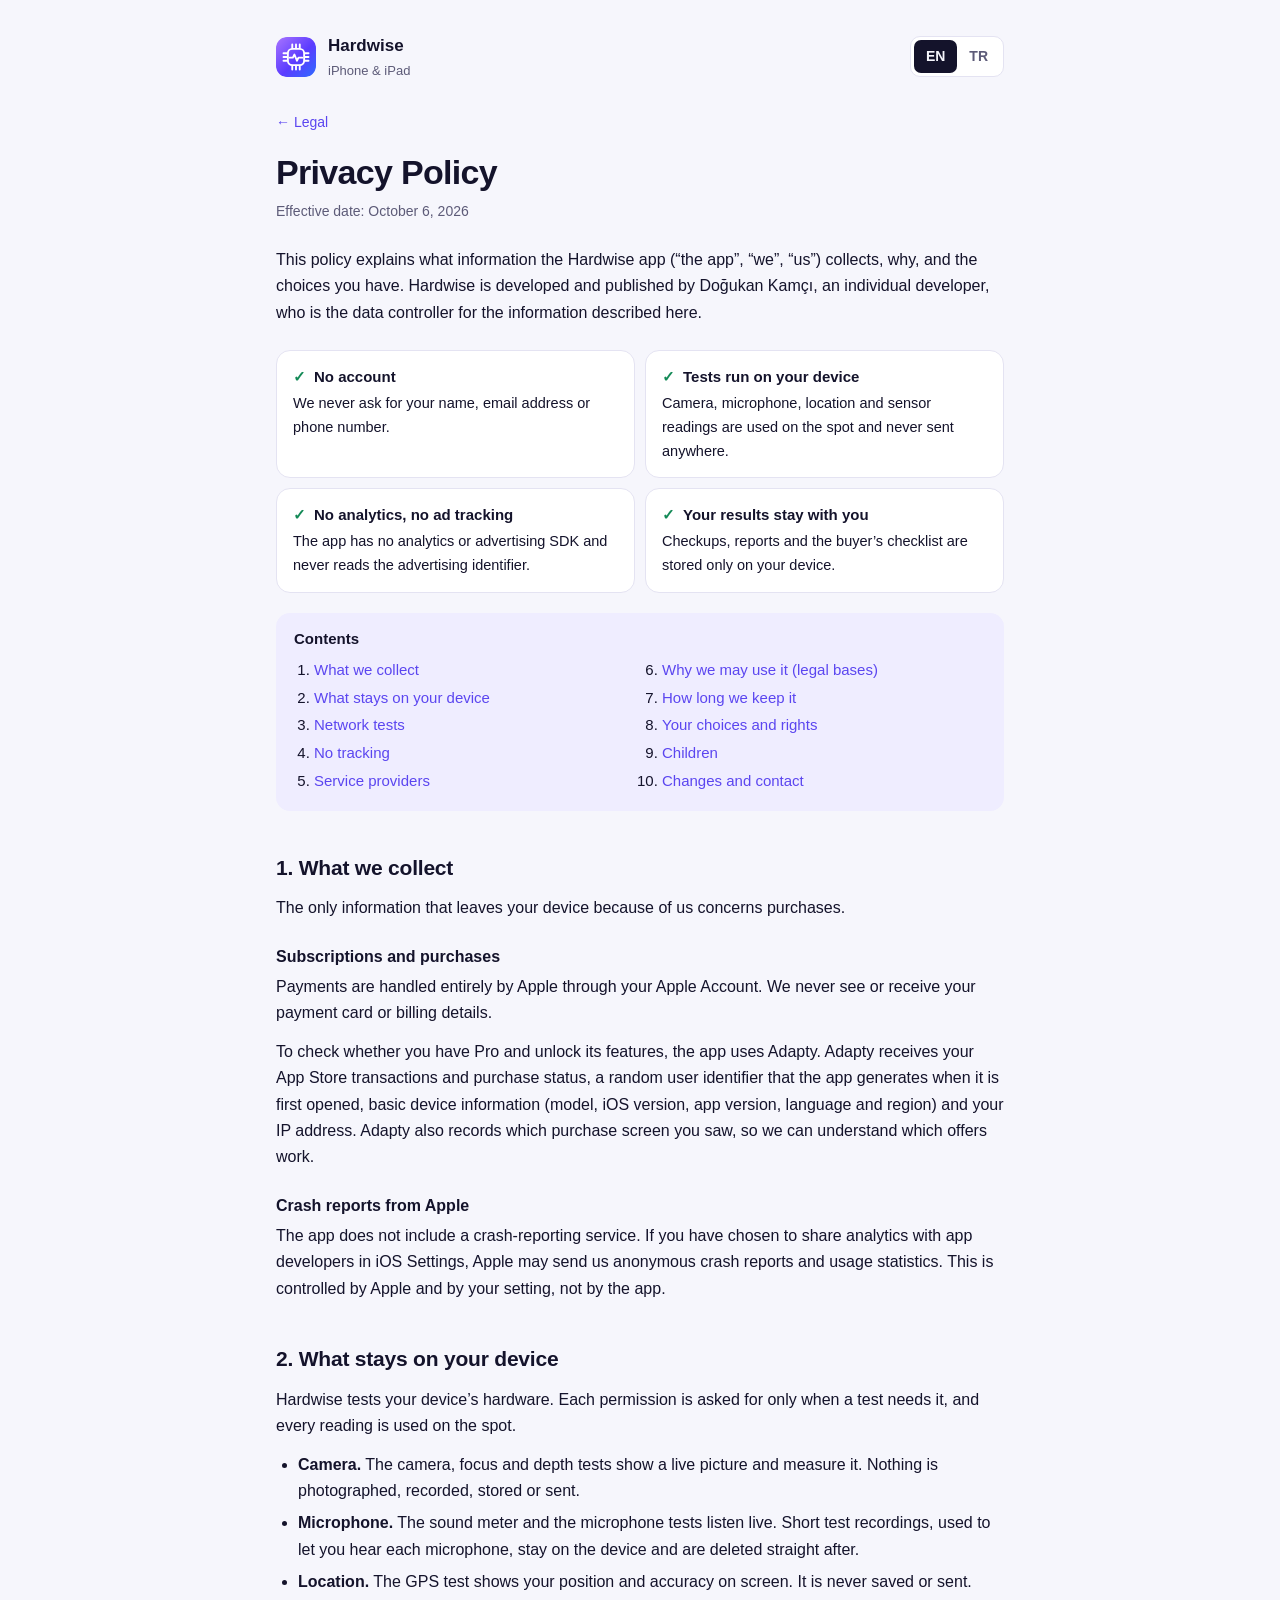
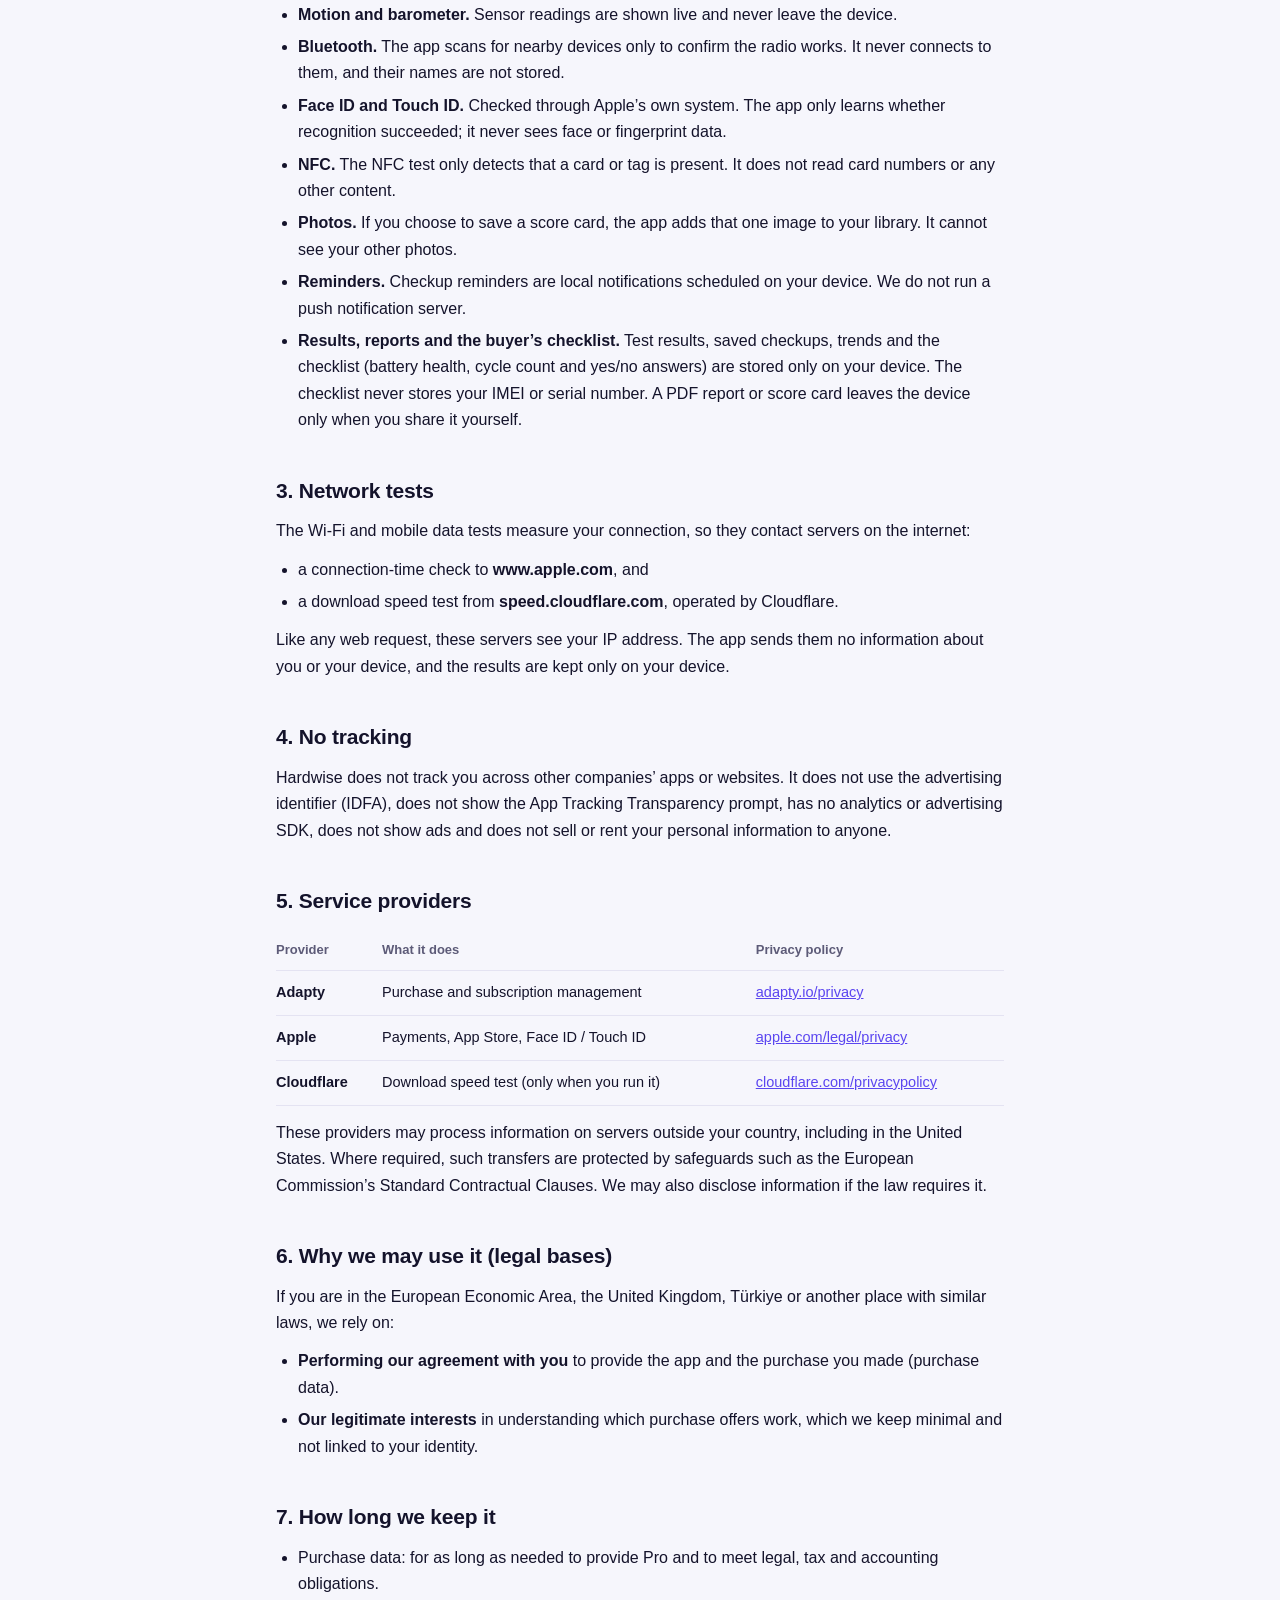
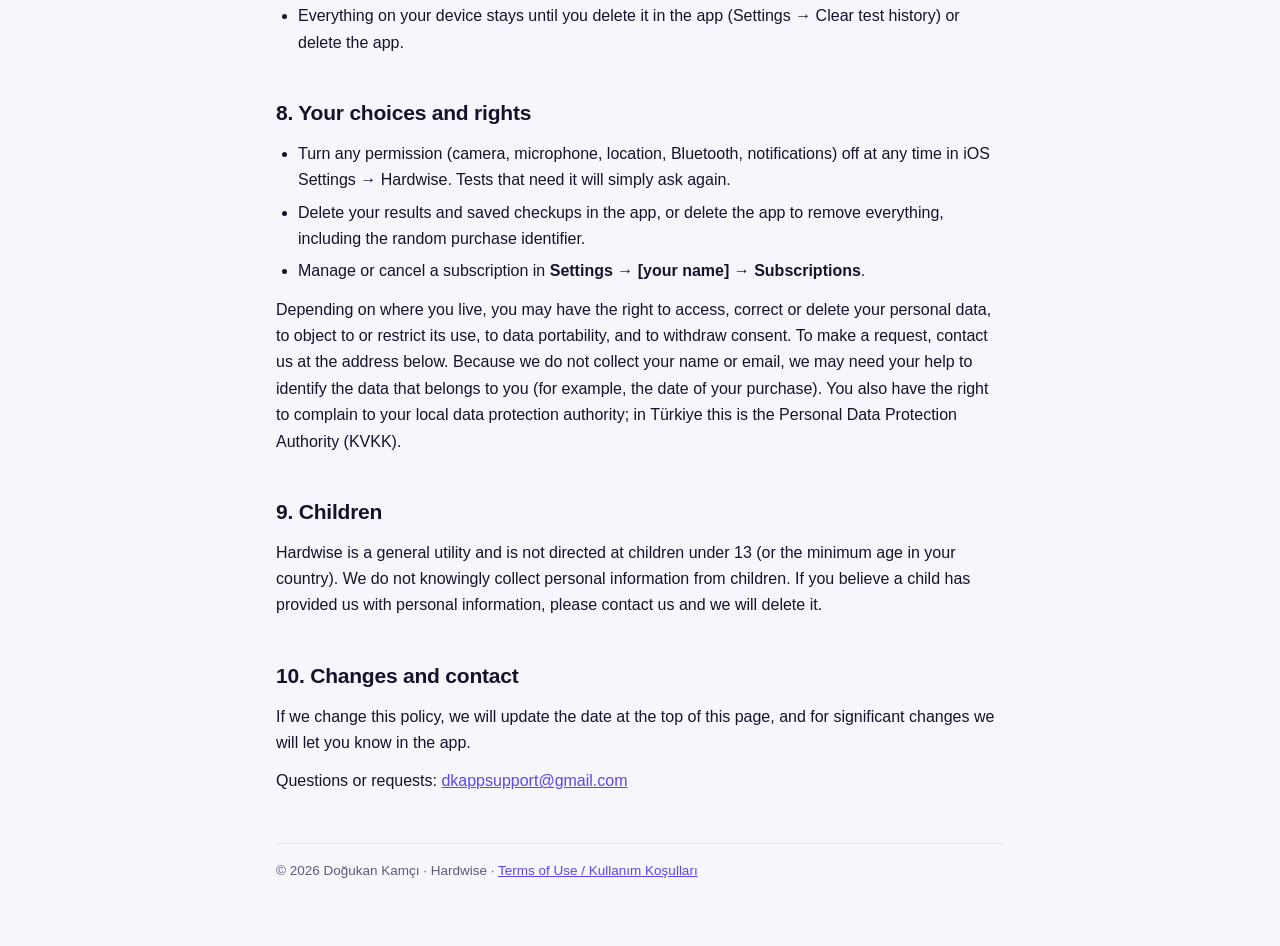
==== commit dfe9d2fc: "Support address is now dkappsupport@gmail.com Co-Authored-By: Claude Opus 5.5 <noreply@anthropic.com" ====
--- a/privacy/index.html
+++ b/privacy/index.html
@@ -142,7 +142,7 @@
 
     <h2 id="en-changes">10. Changes and contact</h2>
     <p>If we change this policy, we will update the date at the top of this page, and for significant changes we will let you know in the app.</p>
-    <p>Questions or requests: <a href="mailto:hardwiseapp@gmail.com">hardwiseapp@gmail.com</a></p>
+    <p>Questions or requests: <a href="mailto:dkappsupport@gmail.com">dkappsupport@gmail.com</a></p>
   </article>
 
   <article data-lang="tr">
@@ -248,7 +248,7 @@
 
     <h2 id="tr-changes">10. Değişiklikler ve iletişim</h2>
     <p>Bu politikayı değiştirirsek sayfanın üstündeki tarihi güncelleriz; önemli değişiklikleri uygulama içinde de bildiririz.</p>
-    <p>Sorular veya talepler: <a href="mailto:hardwiseapp@gmail.com">hardwiseapp@gmail.com</a></p>
+    <p>Sorular veya talepler: <a href="mailto:dkappsupport@gmail.com">dkappsupport@gmail.com</a></p>
   </article>
 
   <footer>© 2026 Doğukan Kamçı · Hardwise · <a href="../terms/">Terms of Use / Kullanım Koşulları</a></footer>
